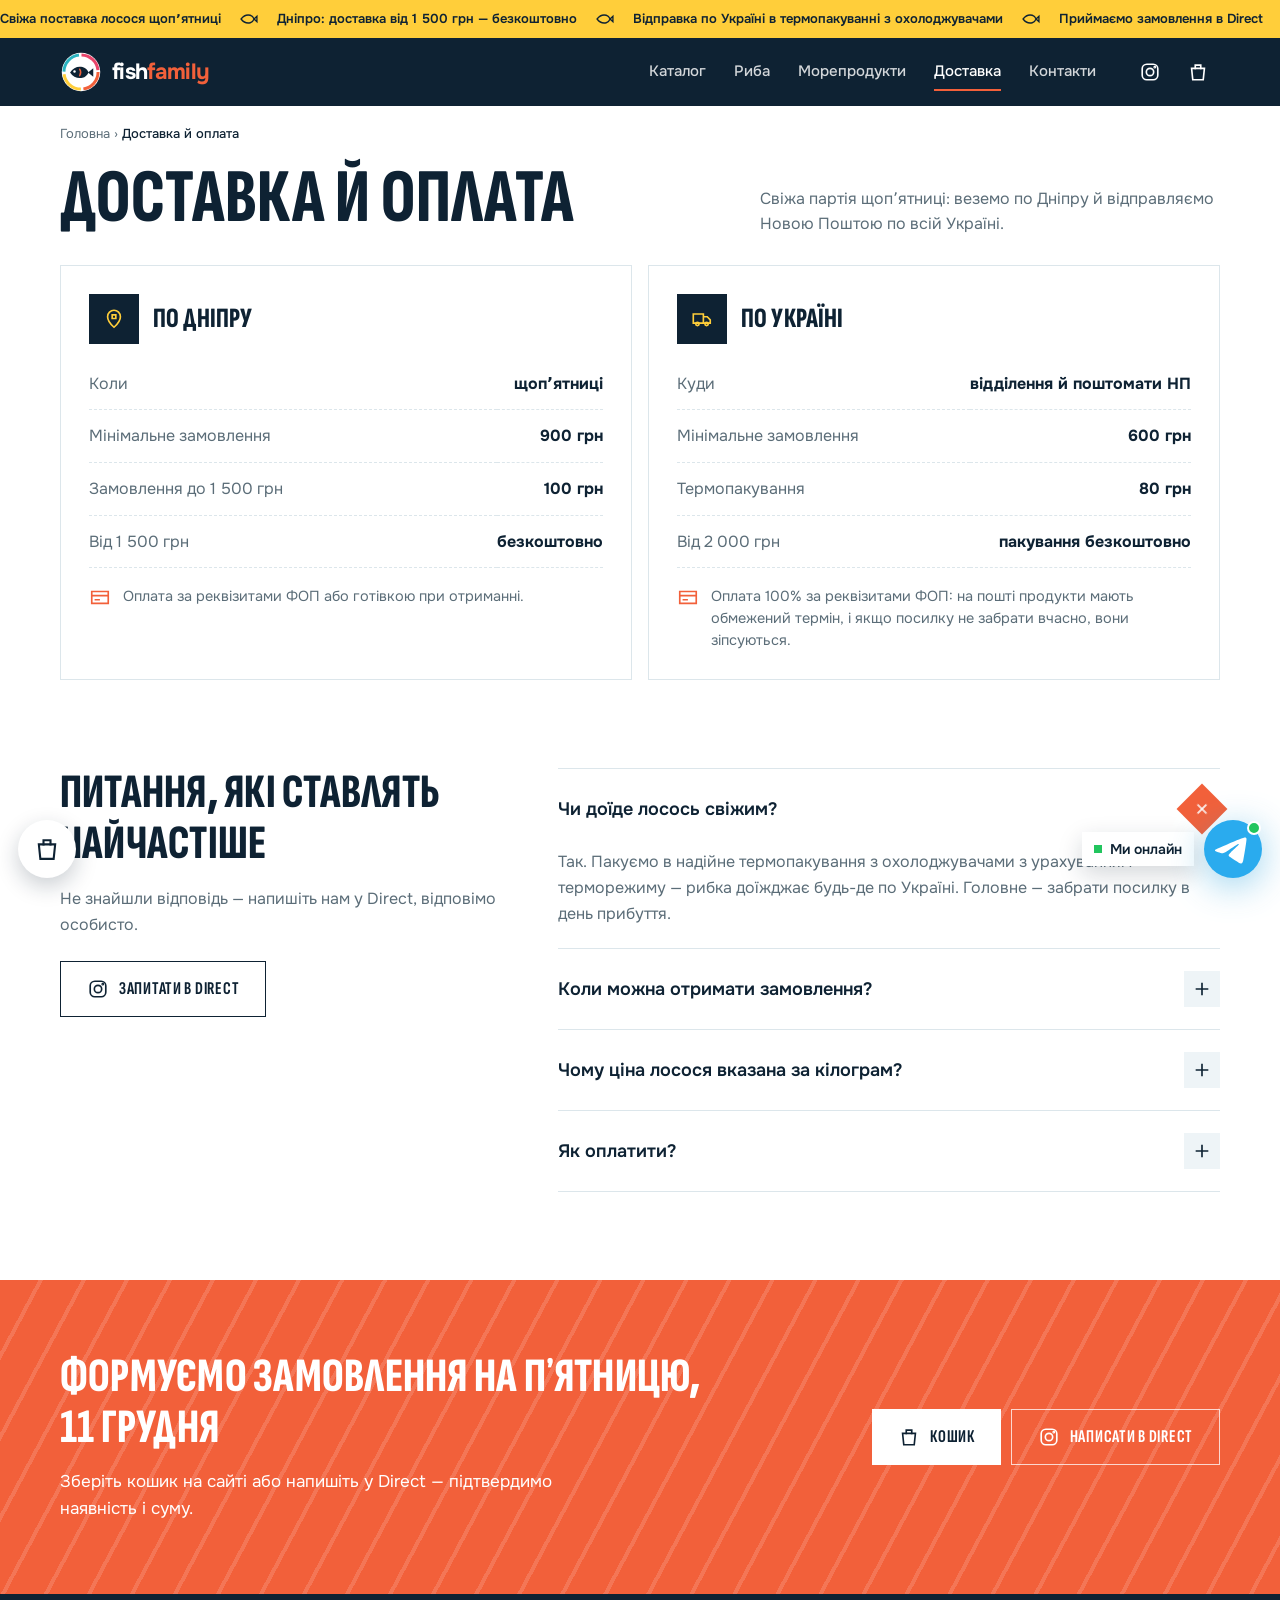
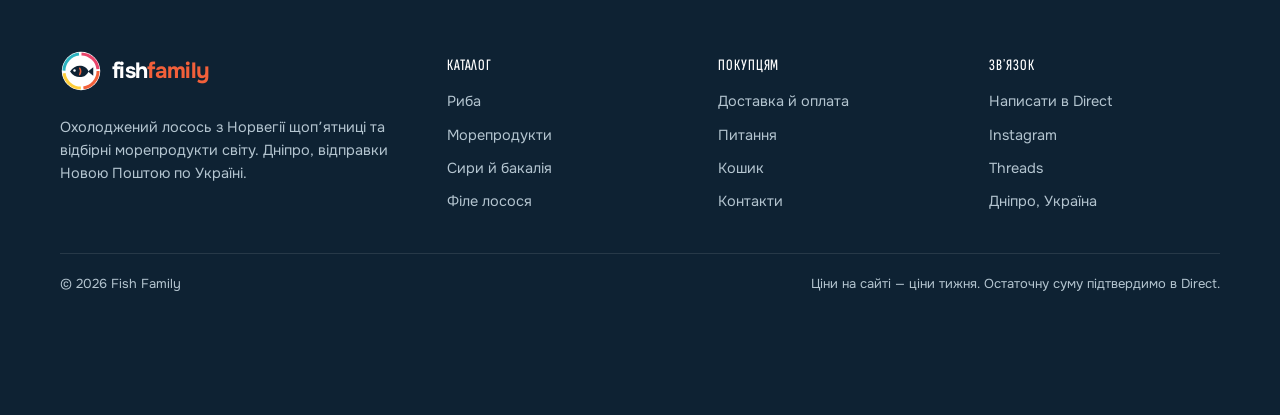
==== dostavka.html @ 6bb83431 "Сайт Fish Family: головна, каталог, товар, кошик, доставка, контакти - перший блок як на premiumkawi" ====
<!doctype html>
<html lang="uk">
<head>
<meta charset="utf-8">
<meta name="viewport" content="width=device-width, initial-scale=1, viewport-fit=cover">
<title>Доставка й оплата — Fish Family, Дніпро</title>
<meta name="description" content="Доставка по Дніпру щопʼятниці, від 1500 грн безкоштовно. Відправка Новою Поштою по Україні в термопакуванні.">
<meta name="theme-color" content="#0E2233">
<link rel="preconnect" href="https://fonts.googleapis.com">
<link rel="preconnect" href="https://fonts.gstatic.com" crossorigin>
<link href="https://fonts.googleapis.com/css2?family=Sofia+Sans+Extra+Condensed:wght@600;700;800;900&family=Onest:wght@400;500;600;700&display=swap" rel="stylesheet">
<link rel="stylesheet" href="style.css">
</head>
<body data-page="delivery">
<script src="sprite.js"></script>

<div class="ticker" aria-label="Умови магазину">
  <div class="ticker__track">
    <div class="ticker__group">
      <span>Свіжа поставка лосося щопʼятниці</span><svg class="i"><use href="#i-fish"/></svg>
      <span>Дніпро: доставка від 1 500 грн — безкоштовно</span><svg class="i"><use href="#i-fish"/></svg>
      <span>Відправка по Україні в термопакуванні з охолоджувачами</span><svg class="i"><use href="#i-fish"/></svg>
      <span>Приймаємо замовлення в Direct</span><svg class="i"><use href="#i-fish"/></svg>
    </div>
  </div>
</div>

<header class="hdr">
  <div class="wrap hdr__in">
    <button class="icon-btn" id="menuBtn" data-menu="open" aria-label="Меню" aria-expanded="false" aria-controls="nav"><svg class="i"><use href="#i-menu"/></svg></button>
    <a class="logo" href="index.html" aria-label="Fish Family — головна"><svg><use href="#i-logo"/></svg><span class="logo__txt">fish<b>family</b></span></a>
    <nav class="hdr__nav" aria-label="Розділи">
      <a href="katalog.html">Каталог</a>
      <a href="katalog.html?cat=ryba">Риба</a>
      <a href="katalog.html?cat=more">Морепродукти</a>
      <a href="dostavka.html" class="on" aria-current="page">Доставка</a>
      <a href="kontakty.html">Контакти</a>
    </nav>
    <div class="hdr__act">
      <a class="icon-btn ig-link" href="https://www.instagram.com/fishfamily.dp/" target="_blank" rel="noopener" aria-label="Instagram @fishfamily.dp"><svg class="i"><use href="#i-ig"/></svg></a>
      <a class="icon-btn" href="koshyk.html" aria-label="Кошик"><svg class="i"><use href="#i-cart"/></svg><span class="cart-count" data-cart-count hidden>0</span></a>
    </div>
  </div>
</header>

<div class="nav" id="nav" aria-hidden="true">
  <div class="nav__top">
    <a class="logo" href="index.html"><svg><use href="#i-logo"/></svg><span class="logo__txt">fish<b>family</b></span></a>
    <button class="icon-btn" data-menu="close" aria-label="Закрити меню"><svg class="i"><use href="#i-close"/></svg></button>
  </div>
  <div class="nav__links">
    <a href="index.html" data-menu="close">Головна <svg class="i"><use href="#i-arrow"/></svg></a>
    <a href="katalog.html" data-menu="close">Каталог <svg class="i"><use href="#i-arrow"/></svg></a>
    <a href="katalog.html?cat=ryba" data-menu="close">Риба <svg class="i"><use href="#i-arrow"/></svg></a>
    <a href="katalog.html?cat=more" data-menu="close">Морепродукти <svg class="i"><use href="#i-arrow"/></svg></a>
    <a href="katalog.html?cat=bakaliia" data-menu="close">Сири й бакалія <svg class="i"><use href="#i-arrow"/></svg></a>
    <a href="dostavka.html" data-menu="close">Доставка й оплата <svg class="i"><use href="#i-arrow"/></svg></a>
    <a href="kontakty.html" data-menu="close">Контакти <svg class="i"><use href="#i-arrow"/></svg></a>
    <a href="koshyk.html" data-menu="close">Кошик <svg class="i"><use href="#i-arrow"/></svg></a>
  </div>
  <div class="nav__foot">
    <p>Найближча поставка: <b data-friday>пʼятниця</b></p>
    <a class="btn btn--main btn--block" href="https://ig.me/m/fishfamily.dp" target="_blank" rel="noopener"><svg class="i"><use href="#i-ig"/></svg>Написати в Direct</a>
  </div>
</div>

<main id="top">
<div class="wrap crumbs"><a href="index.html">Головна</a> › <span>Доставка й оплата</span></div>

<section class="wrap">
  <div class="page-head">
    <h1>Доставка й оплата</h1>
    <p>Свіжа партія щопʼятниці: веземо по Дніпру й відправляємо Новою Поштою по всій Україні.</p>
  </div>
  <div class="deliv">
    <article class="dcard" id="dnipro">
      <div class="dcard__h"><span class="sq"><svg class="i"><use href="#i-pin"/></svg></span><h3>По Дніпру</h3></div>
      <dl>
        <dt>Коли</dt><dd>щопʼятниці</dd>
        <dt>Мінімальне замовлення</dt><dd>900 грн</dd>
        <dt>Замовлення до 1 500 грн</dt><dd>100 грн</dd>
        <dt>Від 1 500 грн</dt><dd>безкоштовно</dd>
      </dl>
      <p class="pay"><svg class="i"><use href="#i-card"/></svg>Оплата за реквізитами ФОП або готівкою при отриманні.</p>
    </article>
    <article class="dcard" id="ukraina">
      <div class="dcard__h"><span class="sq"><svg class="i"><use href="#i-truck"/></svg></span><h3>По Україні</h3></div>
      <dl>
        <dt>Куди</dt><dd>відділення й поштомати НП</dd>
        <dt>Мінімальне замовлення</dt><dd>600 грн</dd>
        <dt>Термопакування</dt><dd>80 грн</dd>
        <dt>Від 2 000 грн</dt><dd>пакування безкоштовно</dd>
      </dl>
      <p class="pay"><svg class="i"><use href="#i-card"/></svg>Оплата 100% за реквізитами ФОП: на пошті продукти мають обмежений термін, і якщо посилку не забрати вчасно, вони зіпсуються.</p>
    </article>
  </div>
</section>

<section class="sec" id="pytannia">
  <div class="wrap faqwrap">
    <div class="faqwrap__head">
      <h2>Питання, які ставлять найчастіше</h2>
      <p>Не знайшли відповідь — напишіть нам у Direct, відповімо особисто.</p>
      <a class="btn btn--ghost" href="https://ig.me/m/fishfamily.dp" target="_blank" rel="noopener"><svg class="i"><use href="#i-ig"/></svg>Запитати в Direct</a>
    </div>
    <div class="faq">
      <details open>
        <summary>Чи доїде лосось свіжим?<span class="pm"><svg class="i"><use href="#i-plus"/></svg></span></summary>
        <p>Так. Пакуємо в надійне термопакування з охолоджувачами з урахуванням терморежиму — рибка доїжджає будь-де по Україні. Головне — забрати посилку в день прибуття.</p>
      </details>
      <details>
        <summary>Коли можна отримати замовлення?<span class="pm"><svg class="i"><use href="#i-plus"/></svg></span></summary>
        <p>Свіжа партія приходить щопʼятниці. Замовлення формуємо заздалегідь — напишіть нам, і ми додамо вас до найближчої поставки.</p>
      </details>
      <details>
        <summary>Чому ціна лосося вказана за кілограм?<span class="pm"><svg class="i"><use href="#i-plus"/></svg></span></summary>
        <p>Філе продається цілим, а вага кожного трохи різна — від 1,5 до 2 кг. Ціна тижня оновлюється з кожною поставкою, остаточну суму називаємо після зважування.</p>
      </details>
      <details>
        <summary>Як оплатити?<span class="pm"><svg class="i"><use href="#i-plus"/></svg></span></summary>
        <p>По Дніпру — за реквізитами ФОП або готівкою при отриманні. По Україні — 100% передоплата за реквізитами ФОП.</p>
      </details>
    </div>
  </div>
</section>

<section class="cta">
  <div class="wrap cta__in">
    <div>
      <h2>Формуємо замовлення на пʼятницю, <span data-friday-date>18 вересня</span></h2>
      <p>Зберіть кошик на сайті або напишіть у Direct — підтвердимо наявність і суму.</p>
    </div>
    <div class="cta__btns">
      <a class="btn btn--light" href="koshyk.html"><svg class="i"><use href="#i-cart"/></svg>Кошик</a>
      <a class="btn btn--line" href="https://ig.me/m/fishfamily.dp" target="_blank" rel="noopener"><svg class="i"><use href="#i-ig"/></svg>Написати в Direct</a>
    </div>
  </div>
</section>
</main>

<footer class="foot">
  <div class="wrap">
    <div class="foot__grid">
      <div>
        <a class="logo" href="index.html"><svg><use href="#i-logo"/></svg><span class="logo__txt">fish<b>family</b></span></a>
        <p>Охолоджений лосось з Норвегії щопʼятниці та відбірні морепродукти світу. Дніпро, відправки Новою Поштою по Україні.</p>
      </div>
      <div>
        <h4>Каталог</h4>
        <ul>
          <li><a href="katalog.html?cat=ryba">Риба</a></li>
          <li><a href="katalog.html?cat=more">Морепродукти</a></li>
          <li><a href="katalog.html?cat=bakaliia">Сири й бакалія</a></li>
          <li><a href="tovar.html?id=losos">Філе лосося</a></li>
        </ul>
      </div>
      <div>
        <h4>Покупцям</h4>
        <ul>
          <li><a href="dostavka.html">Доставка й оплата</a></li>
          <li><a href="dostavka.html#pytannia">Питання</a></li>
          <li><a href="koshyk.html">Кошик</a></li>
          <li><a href="kontakty.html">Контакти</a></li>
        </ul>
      </div>
      <div>
        <h4>Звʼязок</h4>
        <ul>
          <li><a href="https://ig.me/m/fishfamily.dp" target="_blank" rel="noopener">Написати в Direct</a></li>
          <li><a href="https://www.instagram.com/fishfamily.dp/" target="_blank" rel="noopener">Instagram</a></li>
          <li><a href="https://www.threads.com/@fishfamily.dp" target="_blank" rel="noopener">Threads</a></li>
          <li>Дніпро, Україна</li>
        </ul>
      </div>
    </div>
    <div class="foot__bottom">
      <span>© 2026 Fish Family</span>
      <span>Ціни на сайті — ціни тижня. Остаточну суму підтвердимо в Direct.</span>
    </div>
  </div>
</footer>

<a class="cartf" href="koshyk.html" aria-label="Кошик"><svg class="i"><use href="#i-cart"/></svg><span class="cartf__count" data-cart-count hidden>0</span></a>
<a class="tg" id="tgFloat" href="https://t.me/" target="_blank" rel="noopener" aria-label="Написати в Telegram — ми онлайн">
  <span class="tg__label"><i></i>Ми онлайн</span>
  <span class="tg__icon"><svg viewBox="0 0 240 240" aria-hidden="true"><circle cx="120" cy="120" r="120" fill="#2AABEE"/><path fill="#fff" d="M54.4 118.7c35-15.2 58.3-25.3 70-30.2 33.3-13.9 40.3-16.3 44.8-16.4 1 0 3.2.2 4.7 1.4 1.2 1 1.5 2.3 1.7 3.3.2 1 .4 3.1.2 4.7-1.8 19-9.6 65.1-13.6 86.3-1.7 9-5 12-8.2 12.3-7 .6-12.3-4.6-19-9-10.6-6.9-16.5-11.2-26.8-18-11.9-7.8-4.2-12.1 2.6-19.1 1.8-1.8 32.5-29.8 33.1-32.3.1-.3.1-1.5-.6-2.1-.7-.6-1.7-.4-2.5-.2-1.1.2-17.9 11.4-50.6 33.5-4.8 3.3-9.1 4.9-13 4.8-4.3-.1-12.5-2.4-18.7-4.4-7.5-2.4-13.5-3.7-13-7.9.3-2.2 3.3-4.4 8.9-6.7z"/></svg></span>
</a>

<script src="data.js"></script>
<script src="app.js"></script>
</body>
</html>
---- style.css ----
:root {
  --ink: #0E2233;
  --ink2: #18364D;
  --salmon: #F2603A;
  --salmon-d: #D64A23;
  --salmon-l: #FFE9E1;
  --sun: #FFCE3A;
  --ice: #EEF4F7;
  --line: #DCE6EB;
  --text: #15232D;
  --muted: #5B6D78;
  --bg: #fff;
  --head: "Sofia Sans Extra Condensed", "Arial Narrow", Arial, sans-serif;
  --body: "Onest", system-ui, -apple-system, "Segoe UI", Roboto, sans-serif;
  --gold: #FFD97A;
  --stripes: repeating-linear-gradient(118deg, transparent 0 30px, rgba(255,255,255,.18) 30px 33px);
  color-scheme: light;
}

/* усі кути квадратні */
*, *::before, *::after { box-sizing: border-box; border-radius: 0; }
[hidden] { display: none !important; }
html { scroll-behavior: smooth; -webkit-text-size-adjust: 100%; }
html.lock, html.lock body { overflow: hidden; }
body {
  margin: 0;
  background: var(--bg);
  color: var(--text);
  font: 400 16px/1.6 var(--body);
  -webkit-font-smoothing: antialiased;
  overflow-x: hidden;
}
img { max-width: 100%; display: block; }
a { color: inherit; }
button { font: inherit; color: inherit; cursor: pointer; border: 0; background: none; padding: 0; }
button, input, textarea { border-radius: 0; -webkit-appearance: none; appearance: none; }
input, textarea { font: inherit; }
[id] { scroll-margin-top: 84px; }

.wrap { max-width: 1200px; margin-inline: auto; padding-inline: 20px; }

svg.i {
  width: 22px; height: 22px; flex: none;
  fill: none; stroke: currentColor; stroke-width: 1.8;
  stroke-linecap: square; stroke-linejoin: miter;
}

h1, h2, h3 {
  font-family: var(--head);
  font-weight: 800;
  text-transform: uppercase;
  letter-spacing: .005em;
  line-height: 1.06;
  color: var(--ink);
  margin: 0;
}
h2 { font-size: clamp(30px, 4.2vw, 48px); }

/* ---------- бігучий рядок ---------- */
.ticker { background: var(--sun); color: var(--ink); overflow: hidden; white-space: nowrap; }
.ticker__track { display: inline-flex; animation: tick 40s linear infinite; will-change: transform; }
.ticker__group { display: inline-flex; align-items: center; gap: 18px; padding: 9px 18px 9px 0; font: 600 13px/1.2 var(--body); }
.ticker__group svg.i { width: 20px; height: 20px; stroke-width: 1.6; }
@keyframes tick { to { transform: translateX(-50%); } }
@media (prefers-reduced-motion: reduce) { .ticker__track { animation: none; } }

/* ---------- шапка ---------- */
.hdr { position: sticky; top: 0; z-index: 40; background: var(--ink); color: #fff; }
.hdr__in { position: relative; height: 68px; display: flex; align-items: center; gap: 24px; }
.logo { display: inline-flex; align-items: center; gap: 10px; text-decoration: none; color: #fff; }
.logo svg { width: 42px; height: 42px; }
.logo__txt { font: 700 22px/1 var(--body); letter-spacing: -.03em; }
.logo__txt b { color: var(--salmon); font-weight: 700; }
.hdr__nav { display: flex; gap: 28px; margin-left: auto; }
.hdr__nav a { text-decoration: none; font-weight: 500; font-size: 15px; color: rgba(255,255,255,.82); padding-block: 6px; border-bottom: 2px solid transparent; transition: color .2s, border-color .2s; }
.hdr__nav a:hover { color: var(--sun); }
.hdr__nav a.on { color: #fff; border-color: var(--salmon); }
.hdr__act { display: flex; gap: 4px; margin-left: 8px; }
.icon-btn { width: 44px; height: 44px; display: grid; place-items: center; position: relative; color: #fff; transition: background .2s; }
.icon-btn:hover { background: rgba(255,255,255,.1); }
.cart-count {
  position: absolute; top: 4px; right: 2px;
  min-width: 18px; height: 18px; padding: 0 4px;
  background: var(--salmon); color: #fff; font: 700 11px/18px var(--body); text-align: center;
}
.cart-count.bump { animation: bump .45s ease; }
@keyframes bump { 40% { transform: scale(1.45); } }
#menuBtn { display: none; }

/* ---------- мобільне меню ---------- */
.nav {
  position: fixed; inset: 0; z-index: 60;
  background: var(--ink); color: #fff;
  display: flex; flex-direction: column;
  padding: 0 20px calc(24px + env(safe-area-inset-bottom));
  transform: translateY(-100%); visibility: hidden;
  transition: transform .35s ease, visibility 0s .35s;
  overflow-y: auto;
}
.nav.open { transform: none; visibility: visible; transition: transform .35s ease; }
.nav__top { height: 68px; flex: none; display: flex; align-items: center; justify-content: space-between; }
.nav__links { display: flex; flex-direction: column; margin-top: 8px; }
.nav__links a {
  display: flex; justify-content: space-between; align-items: center;
  font: 600 26px/1.1 var(--head); text-transform: uppercase; text-decoration: none;
  padding: 13px 0; border-bottom: 1px solid rgba(255,255,255,.12);
}
.nav__links a svg { color: var(--salmon); }
.nav__foot { margin-top: auto; padding-top: 24px; }
.nav__foot p { margin: 0 0 12px; color: rgba(255,255,255,.7); font-size: 15px; }
.nav__foot b { color: var(--sun); font-weight: 600; }

/* ---------- кнопки ---------- */
.btn {
  display: inline-flex; align-items: center; justify-content: center; gap: 10px;
  height: 56px; padding: 0 26px;
  font: 700 18px/1 var(--head); text-transform: uppercase; letter-spacing: .04em;
  text-decoration: none; white-space: nowrap;
  transition: background .2s, color .2s, border-color .2s, transform .1s;
}
.btn:active { transform: scale(.98); }
.btn--main { background: var(--salmon); color: #fff; }
.btn--main:hover { background: var(--salmon-d); }
.btn--ghost { background: #fff; color: var(--ink); border: 1.5px solid var(--ink); }
.btn--ghost:hover { background: var(--ink); color: #fff; }
.btn--dark { background: var(--ink); color: #fff; }
.btn--dark:hover { background: var(--ink2); }
.btn--light { background: #fff; color: var(--ink); }
.btn--light:hover { background: var(--sun); }
.btn--line { color: #fff; border: 1.5px solid rgba(255,255,255,.75); }
.btn--line:hover { background: rgba(255,255,255,.12); }
.btn--block { width: 100%; }
.more {
  display: inline-flex; align-items: center; gap: 8px;
  font-weight: 600; color: var(--ink); text-decoration: none;
  padding-bottom: 3px; border-bottom: 2px solid var(--salmon);
}
.more svg.i { width: 18px; height: 18px; color: var(--salmon); transition: transform .2s; }
.more:hover svg.i { transform: translateX(4px); }

/* ---------- заглушки фото ---------- */
.ph {
  margin: 0; position: relative; overflow: hidden;
  display: grid; place-items: center;
  background:
    repeating-linear-gradient(118deg, transparent 0 26px, rgba(255,255,255,.32) 26px 29px),
    linear-gradient(140deg, #FCD8C9, #F5AE95 55%, #EC8B6A);
}
.ph--sea {
  background:
    repeating-linear-gradient(118deg, transparent 0 26px, rgba(255,255,255,.45) 26px 29px),
    linear-gradient(140deg, #E4EEF3, #C9DCE5);
}
.ph img { position: absolute; inset: 0; width: 100%; height: 100%; object-fit: cover; }
.ph > span {
  position: relative; max-width: 80%; text-align: center;
  font-size: 13px; font-weight: 500; line-height: 1.35; color: var(--ink);
  background: rgba(255,255,255,.8); padding: 6px 10px;
}
.ph:has(img) > span { display: none; }

/* ---------- загальне для сторінок ---------- */
.crumbs { font-size: 13px; color: var(--muted); padding-block: 18px 16px; }
.crumbs a { text-decoration: none; }
.crumbs a:hover { color: var(--ink); }
.crumbs span { color: var(--ink); font-weight: 500; }
.page-head { display: flex; justify-content: space-between; align-items: flex-end; flex-wrap: wrap; gap: 12px 40px; padding-bottom: 28px; }
.page-head h1 { font-size: clamp(40px, 6vw, 76px); line-height: 1; }
.page-head p { margin: 0; max-width: 460px; color: var(--muted); }

.sec { padding-block: 88px; }
.sec--ice { background: var(--ice); }
.sec--ink { background: var(--ink); color: #C9D8E1; }
.sec--ink h2, .sec--ink h3 { color: #fff; }
.sec__head { display: flex; justify-content: space-between; align-items: flex-end; gap: 16px 40px; flex-wrap: wrap; margin-bottom: 36px; }
.sec__head h2 { max-width: 640px; }
.sec__head p { max-width: 440px; margin: 0; color: var(--muted); }
.sec--ink .sec__head p { color: #A9BDC9; }
.sq { width: 42px; height: 42px; flex: none; background: var(--salmon); color: #fff; display: grid; place-items: center; }

/* ---------- головна: перший екран ---------- */
.hero { position: relative; overflow: hidden; color: #fff; background: #093150; }
.hero__photo {
  position: absolute; top: 0; right: 0; width: 66%; height: 100%;
  object-fit: cover; object-position: center;
  -webkit-mask-image: linear-gradient(90deg, transparent 0%, rgba(0,0,0,.3) 28%, #000 62%);
  mask-image: linear-gradient(90deg, transparent 0%, rgba(0,0,0,.3) 28%, #000 62%);
}
.hero__water { display: none; }
.hero__in { position: relative; z-index: 1; min-height: clamp(520px, 72svh, 720px); padding-block: 80px 88px; display: flex; flex-direction: column; justify-content: center; align-items: flex-start; }
.hero h1 { max-width: 700px; text-wrap: balance; color: #fff; font-weight: 800; font-size: clamp(48px, 5.8vw, 86px); line-height: .93; letter-spacing: 0; text-shadow: 0 2px 24px rgba(9,49,80,.55); }
.hero h1 em { font-style: normal; color: var(--gold); }
.hero__box { max-width: 560px; margin-top: 28px; padding: 18px 22px; background: rgba(0,0,0,.2); border: 1px solid rgba(160,200,235,.25); }
.hero__box p { margin: 0; font-size: 17px; line-height: 1.5; color: #E4ECF5; }
.hero__box b { font-weight: 600; color: var(--gold); white-space: nowrap; }
.hero__snow { width: 22px; height: 22px; vertical-align: -4px; margin-left: 2px; color: #9ADAFF; }
.hero__btn {
  display: inline-flex; align-items: center; gap: 24px; height: 66px; margin-top: 34px; padding-left: 30px;
  background: var(--gold); color: #17213F; text-decoration: none;
  font: 600 19px/1 var(--body); text-transform: uppercase; letter-spacing: .03em;
  transition: background .2s, transform .15s;
}
.hero__btn span { width: 66px; height: 66px; display: grid; place-items: center; background: #E2AE3E; color: #fff; }
.hero__btn span svg.i { width: 26px; height: 26px; }
.hero__btn:hover { background: #FFE6A6; transform: translateY(-2px); }

/* ---------- головна: тиждень поставки ---------- */
.week { background: var(--ink); color: #C9D8E1; padding-block: 72px; }
.week__in { display: grid; grid-template-columns: .9fr 1.1fr; gap: 48px; align-items: center; }
.week h2 { color: #fff; }
.week p { margin: 16px 0 0; }
.days { list-style: none; margin: 0; padding: 0; display: grid; grid-template-columns: repeat(7, 1fr); gap: 6px; }
.day { min-height: 124px; padding: 14px 4px; display: flex; flex-direction: column; align-items: center; justify-content: space-between; text-align: center; border: 1px solid rgba(255,255,255,.16); }
.day b { font-weight: 500; font-size: 14px; color: rgba(255,255,255,.7); }
.day span { font: 600 34px/1 var(--head); color: #fff; }
.day em { min-height: 2.5em; font-style: normal; font-size: 11.5px; line-height: 1.25; color: rgba(255,255,255,.55); }
.day.is-past { opacity: .4; }
.day.is-today { border-color: var(--sun); }
.day.is-today em { color: var(--sun); }
.day.is-fri { background: var(--salmon); border-color: var(--salmon); }
.day.is-fri b, .day.is-fri em { color: #fff; }
.week .days__legend { margin: 14px 0 0; font-weight: 600; color: var(--sun); }

/* ---------- головна: категорії ---------- */
.cats { display: grid; grid-template-columns: repeat(3, 1fr); gap: 14px; }
.cat { min-height: 220px; padding: 26px; display: flex; flex-direction: column; justify-content: space-between; border: 2px solid var(--ink); color: var(--ink); text-decoration: none; transition: background .2s, color .2s; }
.cat b { font: 600 clamp(32px, 3.6vw, 48px)/1 var(--head); text-transform: uppercase; }
.cat span { display: flex; justify-content: space-between; align-items: center; font-size: 15px; color: var(--muted); }
.cat em { font-style: normal; }
.cat:hover { background: var(--ink); color: #fff; }
.cat:hover span { color: rgba(255,255,255,.75); }
.cat--fish { background: var(--stripes), var(--salmon); border-color: var(--salmon); color: #fff; }
.cat--fish span { color: #fff; }
.cat--fish:hover { background: var(--stripes), var(--salmon-d); border-color: var(--salmon-d); }

.dteaser { display: flex; align-items: flex-start; gap: 18px; padding: 26px; border: 1px solid var(--line); background: #fff; text-decoration: none; transition: border-color .2s; }
.dteaser:hover { border-color: var(--ink); }
.dteaser .sq { width: 50px; height: 50px; background: var(--ink); color: var(--sun); }
.dteaser h3 { font-size: 26px; margin-bottom: 6px; }
.dteaser p { margin: 0; color: var(--muted); }

/* ---------- картки товарів ---------- */
.grid { display: grid; grid-template-columns: repeat(auto-fill, minmax(230px, 1fr)); gap: 14px; }
.card { display: flex; flex-direction: column; background: #fff; border: 1px solid var(--line); padding: 10px 10px 14px; transition: border-color .2s; }
.card:hover { border-color: var(--ink); }
.card__link { display: block; color: inherit; text-decoration: none; }
.card .ph { aspect-ratio: 1 / 1; }
.card__tag { position: absolute; top: 10px; left: 10px; font-style: normal; font-size: 12px; font-weight: 600; background: var(--ink); color: #fff; padding: 5px 9px; }
.card h3 { font-size: 20px; margin: 14px 6px 6px; }
.card__link:hover h3 { color: var(--salmon-d); }
.card p { flex: 1; margin: 0 6px; font-size: 13.5px; line-height: 1.45; color: var(--muted); }
.card__price { margin: 14px 6px 12px; font: 600 26px/1 var(--head); color: var(--ink); }
.card__price small { font: 500 14px var(--body); color: var(--muted); }
.card__foot { margin: 0 6px; }
.card__foot .step { width: 100%; justify-content: space-between; height: 44px; }
.add {
  width: 100%; height: 44px; background: var(--salmon); color: #fff;
  display: inline-flex; align-items: center; justify-content: center; gap: 8px;
  font-weight: 600; font-size: 15px; transition: background .2s;
}
.add:hover { background: var(--salmon-d); }
.add svg.i { width: 19px; height: 19px; }

/* ---------- каталог ---------- */
.catalog { padding-bottom: 88px; }
.chips { display: flex; gap: 8px; flex-wrap: wrap; margin-bottom: 24px; }
.chip, .pill {
  height: 44px; padding: 0 18px;
  display: inline-flex; align-items: center; justify-content: center; gap: 8px;
  border: 1.5px solid var(--line); background: #fff;
  font-weight: 600; font-size: 15px; color: var(--ink); transition: .2s;
}
.chip small { font-weight: 500; color: var(--muted); }
.chip:hover, .pill:hover { border-color: var(--ink); }
.chip.on, .pill.on { background: var(--ink); border-color: var(--ink); color: #fff; }
.chip.on small { color: rgba(255,255,255,.6); }
.pills { display: flex; gap: 8px; flex-wrap: wrap; }
.catalog__note { margin: 28px 0 0; color: var(--muted); }
.catalog__note a { color: var(--ink); font-weight: 600; }

/* ---------- товар ---------- */
.prod { display: grid; grid-template-columns: minmax(0, 1.05fr) minmax(0, 1fr); gap: 56px; align-items: start; padding-bottom: 80px; }
.gal { position: sticky; top: 88px; }
.gal__main { position: relative; overflow: hidden; }
.gal__track { display: flex; overflow-x: auto; scroll-snap-type: x mandatory; scrollbar-width: none; }
.gal__track::-webkit-scrollbar { display: none; }
.gal__track .ph { flex: 0 0 100%; aspect-ratio: 1 / 1; scroll-snap-align: start; }
.gal__tag { position: absolute; z-index: 2; top: 16px; left: 16px; background: var(--sun); color: var(--ink); font: 600 13px/1 var(--body); padding: 9px 12px; }
.gal__thumbs { display: grid; grid-template-columns: repeat(4, 1fr); gap: 10px; margin-top: 10px; }
.gal__thumbs button { aspect-ratio: 1 / 1; overflow: hidden; border: 2px solid transparent; transition: border-color .2s; }
.gal__thumbs button.on { border-color: var(--ink); }
.gal__thumbs .ph { width: 100%; height: 100%; }
.gal__dots { display: none; position: absolute; left: 0; right: 0; bottom: 14px; justify-content: center; gap: 6px; }
.gal__dots button { width: 10px; height: 4px; background: rgba(255,255,255,.65); transition: width .25s, background .25s; }
.gal__dots button.on { width: 26px; background: #fff; }

.info h1 { font-size: clamp(32px, 4.2vw, 50px); }
.fresh { display: flex; align-items: center; gap: 9px; margin: 14px 0 0; font-size: 14.5px; color: var(--muted); }
.fresh i { width: 8px; height: 8px; background: #22A865; box-shadow: 0 0 0 4px rgba(34,168,101,.18); }
.fresh b { color: var(--ink); font-weight: 600; }
.price { display: flex; align-items: baseline; flex-wrap: wrap; gap: 4px 10px; margin: 22px 0 0; }
.price__num { font: 600 56px/1 var(--head); color: var(--ink); }
.price__unit { font-weight: 600; font-size: 18px; color: var(--ink); }
.price__tag { align-self: center; background: var(--salmon-l); color: var(--salmon-d); font-size: 13px; font-weight: 600; padding: 6px 10px; }
.lead { margin: 16px 0 22px; font-size: 16.5px; }
.specs { display: grid; grid-template-columns: auto 1fr; margin: 0 0 24px; border-top: 1px solid var(--line); }
.specs dt, .specs dd { margin: 0; padding: 11px 0; border-bottom: 1px solid var(--line); font-size: 15px; }
.specs dt { color: var(--muted); padding-right: 24px; }
.specs dd { font-weight: 600; color: var(--ink); text-align: right; }

.lbl { display: block; font-size: 14px; font-weight: 600; color: var(--ink); margin-bottom: 10px; }
.buy { background: var(--ice); padding: 20px; }
.buy__row { display: flex; align-items: center; gap: 18px; flex-wrap: wrap; }
.step { display: inline-flex; align-items: center; background: #fff; border: 1px solid var(--line); height: 52px; }
.step button { width: 48px; height: 100%; display: grid; place-items: center; color: var(--salmon-d); }
.step button:hover { background: var(--salmon-l); }
.step output { min-width: 30px; text-align: center; font-weight: 700; font-size: 17px; color: var(--ink); white-space: nowrap; }
.step--sm { height: 40px; }
.step--sm button { width: 38px; }
.step--sm output { font-size: 14.5px; min-width: 50px; }
.est { font-size: 14px; color: var(--muted); line-height: 1.3; }
.est b { display: block; font: 600 28px/1.1 var(--head); color: var(--ink); }
.buy__btns { display: grid; gap: 10px; margin-top: 18px; }
.buy__note { margin: 12px 0 0; font-size: 13px; color: var(--muted); line-height: 1.45; }
.perks { display: grid; grid-template-columns: repeat(3, 1fr); gap: 12px; margin-top: 16px; padding-top: 16px; border-top: 1px solid var(--line); }
.perk { display: flex; align-items: center; gap: 10px; font-size: 13.5px; font-weight: 500; line-height: 1.3; color: var(--ink); }
.perk svg.i { color: var(--salmon); }
.ship { margin-top: 16px; border: 1px solid var(--line); padding: 18px 20px; }
.ship ul { list-style: none; padding: 0; margin: 14px 0 0; display: grid; gap: 10px; }
.ship li { display: flex; gap: 12px; font-size: 15px; line-height: 1.45; }
.ship li svg.i { color: var(--salmon); }

.quality { display: grid; grid-template-columns: 1fr 1fr; gap: 56px; align-items: center; }
.quality__txt p { margin: 18px 0 0; font-size: 17px; }
.checks { list-style: none; margin: 0; padding: 0; display: grid; gap: 10px; }
.checks li { display: flex; align-items: center; gap: 16px; background: #fff; padding: 14px 18px; }
.checks b { display: block; font-weight: 600; color: var(--ink); line-height: 1.3; }
.checks div span { font-size: 14px; color: var(--muted); }

.ideas { display: grid; grid-template-columns: repeat(3, 1fr); gap: 14px; }
.idea { aspect-ratio: 4 / 3; display: flex; flex-direction: column; justify-content: space-between; padding: 24px; border: 1.5px solid var(--line); text-decoration: none; transition: border-color .2s, background .2s; }
.idea:hover { border-color: var(--salmon); background: var(--salmon-l); }
.idea h3 { font-size: 30px; }
.idea p { margin: 0; color: var(--muted); font-size: 15px; line-height: 1.45; }
.idea--hot { border-color: var(--salmon); color: #fff; background: var(--stripes), var(--salmon); }
.idea--hot:hover { background: var(--stripes), var(--salmon-d); }
.idea--hot h3, .idea--hot p { color: #fff; }

.recipe { display: grid; grid-template-columns: 330px 1fr; gap: 24px; align-items: start; }
.ingr { background: var(--ink2); padding: 24px; }
.ingr h3 { font-size: 24px; margin-bottom: 8px; }
.ingr ul { list-style: none; padding: 0; margin: 0 0 20px; }
.ingr li { display: flex; justify-content: space-between; gap: 12px; padding: 11px 0; border-bottom: 1px solid rgba(255,255,255,.1); }
.ingr li b { color: var(--sun); font-weight: 600; white-space: nowrap; }
.steps { list-style: none; counter-reset: s; padding: 0; margin: 0; display: grid; grid-template-columns: 1fr 1fr; gap: 14px; }
.steps li { counter-increment: s; border: 1px solid rgba(255,255,255,.14); padding: 24px; }
.steps li::before { content: counter(s); display: block; font: 600 46px/1 var(--head); color: var(--salmon); margin-bottom: 14px; }
.steps h3 { font-size: 22px; margin-bottom: 8px; }
.steps p { margin: 0; font-size: 15px; line-height: 1.55; }

/* ---------- доставка ---------- */
.deliv { display: grid; grid-template-columns: 1fr 1fr; gap: 16px; }
.dcard { background: #fff; border: 1px solid var(--line); padding: 28px; }
.dcard__h { display: flex; align-items: center; gap: 14px; margin-bottom: 14px; }
.dcard__h .sq { width: 50px; height: 50px; background: var(--ink); color: var(--sun); }
.dcard h3 { font-size: 28px; }
.dcard dl { margin: 0; display: grid; grid-template-columns: 1fr auto; }
.dcard dt, .dcard dd { margin: 0; padding: 13px 0; border-bottom: 1px dashed var(--line); }
.dcard dt { color: var(--muted); padding-right: 16px; }
.dcard dd { font-weight: 700; color: var(--ink); text-align: right; }
.pay { display: flex; gap: 12px; margin: 18px 0 0; font-size: 14.5px; line-height: 1.5; color: var(--muted); }
.pay svg.i { color: var(--salmon); }

.faqwrap { display: grid; grid-template-columns: .8fr 1.2fr; gap: 56px; align-items: start; }
.faqwrap__head { position: sticky; top: 100px; }
.faqwrap__head p { margin: 16px 0 24px; color: var(--muted); }
.faq details { border-bottom: 1px solid var(--line); }
.faq details:first-child { border-top: 1px solid var(--line); }
.faq summary { list-style: none; cursor: pointer; display: flex; justify-content: space-between; align-items: center; gap: 20px; padding: 22px 0; font-weight: 600; font-size: 18px; line-height: 1.35; color: var(--ink); }
.faq summary::-webkit-details-marker { display: none; }
.pm { width: 36px; height: 36px; flex: none; background: var(--ice); display: grid; place-items: center; transition: transform .25s, background .25s, color .25s; }
.faq details[open] .pm { transform: rotate(45deg); background: var(--salmon); color: #fff; }
.faq details p { margin: 0 0 22px; color: var(--muted); max-width: 680px; }

/* ---------- відгуки ---------- */
.revs { display: grid; grid-template-columns: repeat(3, 1fr); gap: 14px; }
.revs .ph { aspect-ratio: 3 / 4; }
.revs__more { margin-top: 24px; }

/* ---------- контакти ---------- */
.contacts-page { padding-bottom: 88px; }
.contacts { display: grid; grid-template-columns: 1.15fr 1fr 1fr; gap: 14px; }
.ccard { display: flex; flex-direction: column; gap: 6px; padding: 26px; border: 1px solid var(--line); color: inherit; text-decoration: none; transition: border-color .2s; }
a.ccard:hover { border-color: var(--ink); }
.ccard small { font-size: 13px; font-weight: 600; color: var(--salmon-d); }
.ccard b { font: 600 28px/1.1 var(--head); text-transform: uppercase; color: var(--ink); }
.ccard > span { color: var(--muted); font-size: 15px; }
.ccard em { font-style: normal; font-weight: 600; color: var(--ink); }
.ccard--main { grid-row: span 2; justify-content: space-between; gap: 28px; background: var(--stripes), var(--ink); border-color: var(--ink); color: #C9D8E1; }
.ccard--main h2 { color: #fff; }
.ccard--main p { margin: 14px 0 0; }
.ccard__btns { display: grid; gap: 10px; }

/* ---------- кошик ---------- */
.cartpage { padding-bottom: 88px; }
.cart__empty { padding: 56px 0 24px; }
.cart__empty p { margin: 0 0 18px; font-size: 18px; color: var(--muted); }
.cartgrid { display: grid; grid-template-columns: minmax(0, 1fr) 380px; gap: 40px; align-items: start; }
.h3 { font-size: 22px; margin: 34px 0 14px; }
.cartside .h3 { margin-top: 0; }
.cartside { position: sticky; top: 92px; border: 1px solid var(--line); padding: 22px; }
.citems { list-style: none; padding: 0; margin: 0; border-top: 1px solid var(--line); }
.citem { display: grid; grid-template-columns: minmax(0, 1fr) auto 120px 36px; grid-template-areas: "info step sum x"; gap: 10px 18px; align-items: center; padding: 16px 0; border-bottom: 1px solid var(--line); }
.citem__info { grid-area: info; text-decoration: none; }
.citem__info b { display: block; color: var(--ink); font-weight: 600; line-height: 1.3; }
.citem__info:hover b { color: var(--salmon-d); }
.citem__info small { display: block; color: var(--muted); font-size: 13px; }
.citem > .step { grid-area: step; }
.citem__sum { grid-area: sum; font-weight: 700; color: var(--ink); text-align: right; white-space: nowrap; }
.citem__x { grid-area: x; width: 36px; height: 36px; display: grid; place-items: center; color: var(--muted); }
.citem__x:hover { background: var(--ice); color: var(--ink); }
.citem__x svg.i { width: 18px; height: 18px; }
.fields { display: grid; grid-template-columns: 1fr 1fr; gap: 0 14px; }
.field { display: grid; gap: 6px; margin-top: 12px; }
.field--wide { grid-column: 1 / -1; }
.field span, .field > label { font-size: 13px; font-weight: 600; color: var(--ink); }
.field input, .field textarea { width: 100%; min-height: 50px; padding: 12px 14px; border: 1.5px solid var(--line); background: #fff; color: var(--text); font-size: 16px; line-height: 1.4; outline: none; transition: border-color .2s; }
.field textarea { resize: vertical; }
.field input:focus, .field textarea:focus { border-color: var(--ink); }
.field.err input { border-color: var(--salmon); background: var(--salmon-l); }
.sum { background: var(--ice); padding: 14px 16px; display: grid; gap: 6px; font-size: 14.5px; }
.sum > div { display: flex; justify-content: space-between; gap: 12px; }
.sum .total { margin-top: 4px; padding-top: 10px; border-top: 1px solid var(--line); font-weight: 700; font-size: 18px; color: var(--ink); }
.sum small { color: var(--muted); font-size: 12.5px; line-height: 1.4; }
.warn { margin: 10px 0 0; padding: 10px 12px; font-size: 13.5px; line-height: 1.45; background: #FFF4CC; color: #6B5300; }
.warn.is-min { background: var(--salmon-l); color: var(--salmon-d); }
.cartside .btn { margin-top: 14px; }
.cart__hint { margin: 10px 0 0; font-size: 12.5px; line-height: 1.4; text-align: center; color: var(--muted); }
.order { margin-top: 18px; padding: 14px; border: 1.5px dashed var(--line); }
.order p { margin: 0 0 8px; font-size: 13px; color: var(--muted); }
.order textarea { width: 100%; border: 0; background: var(--ice); padding: 10px 12px; font-size: 13.5px; line-height: 1.45; resize: vertical; margin-bottom: 4px; }

/* ---------- заклик унизу ---------- */
.cta { color: #fff; background: repeating-linear-gradient(118deg, transparent 0 34px, rgba(255,255,255,.14) 34px 38px), var(--salmon); }
.cta__in { padding-block: 72px; display: flex; justify-content: space-between; align-items: center; gap: 28px 40px; flex-wrap: wrap; }
.cta h2 { color: #fff; max-width: 680px; }
.cta h2 span { white-space: nowrap; }
.cta p { margin: 14px 0 0; font-size: 17px; max-width: 520px; }
.cta__btns { display: flex; gap: 10px; flex-wrap: wrap; }

/* ---------- підвал ---------- */
.foot { background: var(--ink); color: #B4C5D0; padding-block: 56px 120px; font-size: 14.5px; }
.foot__grid { display: grid; grid-template-columns: 1.5fr 1fr 1fr 1fr; gap: 40px; }
.foot__grid p { margin: 16px 0 0; max-width: 360px; }
.foot h4 { font: 500 16px/1 var(--head); text-transform: uppercase; letter-spacing: .06em; color: #fff; margin: 8px 0 16px; }
.foot ul { list-style: none; padding: 0; margin: 0; display: grid; gap: 10px; }
.foot ul a { text-decoration: none; }
.foot ul a:hover { color: var(--sun); }
.foot__bottom { display: flex; justify-content: space-between; gap: 8px 24px; flex-wrap: wrap; margin-top: 40px; padding-top: 20px; border-top: 1px solid rgba(255,255,255,.1); font-size: 13px; }

/* ---------- липка панель товару ---------- */
.bar { position: fixed; left: 0; right: 0; bottom: 0; z-index: 35; background: #fff; box-shadow: 0 -10px 30px rgba(14,34,51,.12); padding: 10px 0 calc(10px + env(safe-area-inset-bottom)); transform: translateY(110%); transition: transform .3s ease; }
.bar.show { transform: none; }
.bar__in { display: flex; align-items: center; gap: 14px; }
.bar__name { margin-right: auto; font-weight: 600; color: var(--ink); line-height: 1.25; }
.bar__name small { display: block; font-weight: 500; font-size: 13.5px; color: var(--muted); }
.bar .step { height: 48px; }
.bar .btn { height: 50px; }

.toast {
  position: fixed; z-index: 80; left: 50%; bottom: 96px;
  transform: translate(-50%, 16px); opacity: 0; pointer-events: none;
  display: flex; align-items: center; gap: 12px; max-width: calc(100% - 32px);
  background: var(--ink); color: #fff; padding: 13px 18px; text-decoration: none;
  font-weight: 500; font-size: 14.5px; line-height: 1.35;
  box-shadow: 0 12px 30px rgba(14,34,51,.25); transition: opacity .3s, transform .3s;
}
.toast.show { opacity: 1; transform: translate(-50%, 0); }
.toast.show.is-link { pointer-events: auto; }
.toast u { color: var(--sun); text-decoration: none; font-weight: 600; white-space: nowrap; }

/* ---------- підзаголовки й темна вітрина ---------- */
.eyebrow { display: block; margin-bottom: 10px; font: 600 16px/1.3 var(--body); color: var(--salmon-d); }
.sec--navy { background: var(--ink); }
.sec--navy h2 { color: #fff; }
.sec--navy .eyebrow, .week .eyebrow { color: var(--gold); }
.sec--navy .card { border-color: transparent; }
.btn--gold { background: var(--gold); color: #17213F; }
.btn--gold:hover { background: #FFE6A6; }
.perks4 { display: grid; grid-template-columns: repeat(4, 1fr); gap: 14px; }
.perk4 { background: #fff; padding: 26px 22px; }
.perk4 .sq { width: 50px; height: 50px; margin-bottom: 18px; }
.perk4 h3 { font-size: 26px; margin-bottom: 8px; }
.perk4 p { margin: 0; color: var(--muted); font-size: 15px; line-height: 1.5; }

/* ---------- Telegram «ми онлайн» ---------- */
.tg { position: fixed; z-index: 45; right: 18px; bottom: 22px; display: flex; align-items: center; gap: 10px; text-decoration: none; transition: bottom .3s ease; animation: tgFloat 3.2s ease-in-out infinite; }
.tg__label { display: inline-flex; align-items: center; gap: 8px; padding: 10px 12px; background: #fff; color: var(--ink); font: 600 14px/1 var(--body); box-shadow: 0 8px 24px rgba(14,34,51,.18); }
.tg__label i { width: 8px; height: 8px; background: #22C55E; animation: tgPulse 1.8s infinite; }
.tg__icon { position: relative; display: block; width: 58px; height: 58px; filter: drop-shadow(0 8px 18px rgba(34,158,217,.45)); }
.tg__icon svg { display: block; width: 100%; height: 100%; }
.tg__icon::after { content: ""; position: absolute; top: 1px; right: 1px; width: 14px; height: 14px; border-radius: 50%; background: #22C55E; border: 2.5px solid #fff; }
@keyframes tgFloat { 50% { transform: translateY(-6px); } }
@keyframes tgPulse { 0% { box-shadow: 0 0 0 0 rgba(34,197,94,.6); } 70%, 100% { box-shadow: 0 0 0 7px rgba(34,197,94,0); } }
body.bar-on .tg { bottom: 92px; }
@media (prefers-reduced-motion: reduce) { .tg, .tg__label i { animation: none; } }

/* ---------- плаваючий кошик ---------- */
.cartf {
  position: fixed; z-index: 45; left: 18px; bottom: 22px;
  width: 58px; height: 58px; display: grid; place-items: center;
  border-radius: 50%; background: #fff; color: var(--ink); text-decoration: none;
  box-shadow: 0 8px 22px rgba(14,34,51,.22);
  transition: bottom .3s ease, color .2s;
  animation: tgFloat 3.2s ease-in-out -1.6s infinite;
}
.cartf svg.i { width: 28px; height: 28px; }
.cartf:hover { color: var(--salmon-d); }
.cartf__count {
  position: absolute; top: -4px; right: -4px; min-width: 24px; height: 24px; padding: 0 6px;
  border-radius: 12px; border: 2px solid #fff; background: var(--salmon); color: #fff;
  font: 700 12px/20px var(--body); text-align: center;
}
.cartf__count.bump { animation: bump .45s ease; }
body[data-page="cart"] .cartf { display: none; }
body.bar-on .cartf { bottom: 92px; }
@media (prefers-reduced-motion: reduce) { .cartf { animation: none; } }

/* ---------- оформлення замовлення ---------- */
.hp { position: absolute; left: -9999px; width: 1px; height: 1px; opacity: 0; }
.done { max-width: 640px; padding: 32px 0 24px; }
.done__ico { width: 64px; height: 64px; display: grid; place-items: center; margin-bottom: 20px; background: #22A865; color: #fff; }
.done__ico svg.i { width: 34px; height: 34px; stroke-width: 2.2; }
.done h2 { font-size: clamp(30px, 4vw, 44px); }
.done p { margin: 14px 0 24px; color: var(--muted); font-size: 17px; }
.btn:disabled { opacity: .7; cursor: progress; }
.order .btn { margin-top: 8px; }

/* ---------- Нова Пошта: підказки ---------- */
.field--ac { position: relative; }
.field input:disabled { background: var(--ice); color: var(--muted); cursor: not-allowed; }
.ac {
  position: absolute; z-index: 20; left: 0; right: 0; top: 100%;
  max-height: 290px; overflow-y: auto; margin: 4px 0 0; padding: 0; list-style: none;
  background: #fff; border: 1.5px solid var(--ink); box-shadow: 0 14px 30px rgba(14,34,51,.16);
  overscroll-behavior: contain;
}
.ac__item { padding: 10px 14px; border-bottom: 1px solid var(--line); line-height: 1.35; cursor: pointer; }
.ac__item:last-child { border-bottom: 0; }
.ac__item b { display: block; font-weight: 600; font-size: 15px; color: var(--ink); }
.ac__item small { display: block; margin-top: 2px; font-size: 12.5px; color: var(--muted); }
.ac__item:hover, .ac__item.on { background: var(--ice); }
.ac__msg { padding: 12px 14px; font-size: 14px; color: var(--muted); }

/* ---------- адаптив ---------- */
@media (max-width: 960px) {
  .hdr__nav { display: none; }
  #menuBtn { display: grid; margin-left: -10px; }
  .hdr__in { justify-content: space-between; gap: 8px; }
  .hdr__in > .logo { position: absolute; left: 50%; transform: translateX(-50%); }
  .hdr__act { margin: 0 -10px 0 0; }

  .week__in { grid-template-columns: 1fr; gap: 28px; }
  .prod { grid-template-columns: 1fr; gap: 28px; padding-bottom: 64px; }
  .gal { position: static; }
  .quality, .recipe, .deliv, .faqwrap, .cartgrid { grid-template-columns: 1fr; gap: 28px; }
  .faqwrap__head, .cartside { position: static; }
  .ideas { grid-template-columns: repeat(2, 1fr); }
  .perks4 { grid-template-columns: repeat(2, 1fr); }
  .contacts { grid-template-columns: 1fr 1fr; }
  .ccard--main { grid-column: 1 / -1; grid-row: auto; }
  .foot__grid { grid-template-columns: 1fr 1fr 1fr; }
  .foot__grid > div:first-child { grid-column: 1 / -1; }
}

@media (max-width: 640px) {
  .wrap { padding-inline: 16px; }
  .hdr__act .ig-link { display: none; }
  .logo svg { width: 38px; height: 38px; }
  .logo__txt { font-size: 20px; }
  .crumbs { padding-block: 12px; white-space: nowrap; overflow: hidden; text-overflow: ellipsis; }
  .page-head { padding-bottom: 20px; }

  .hero { background: linear-gradient(180deg, #0D4F92 0, #0D4F92 120vw, #093150 100%); }
  .hero__in { z-index: 2; min-height: 0; padding-block: 76vw 44px; align-items: center; text-align: center; }
  .hero__photo {
    top: 0; bottom: auto; width: 100%; height: 72vw; z-index: 1;
    -webkit-mask-image: linear-gradient(180deg, #000 72%, transparent 100%);
    mask-image: linear-gradient(180deg, #000 72%, transparent 100%);
  }
  .hero__water {
    display: block; position: absolute; left: 0; right: 0; top: 36vw; height: 56.25vw;
    background: linear-gradient(180deg, transparent 62%, #0D4F92 100%), url(img/water-hd.jpg) center / 100% 100% no-repeat;
  }
  .hero h1 { max-width: 360px; font-size: clamp(38px, 11.4vw, 50px); }
  .hero__box { margin-top: 18px; padding: 12px 14px; }
  .hero__box p { font-size: 15px; }
  .hero__btn { margin-top: 24px; height: 56px; padding-left: 22px; gap: 18px; font-size: 16px; }
  .hero__btn span { width: 56px; height: 56px; }
  .week { padding-block: 52px; }
  .days { gap: 4px; }
  .day { min-height: 76px; padding: 10px 2px; }
  .day span { font-size: 24px; }
  .day em { display: none; }
  .cats { grid-template-columns: 1fr; gap: 10px; }
  .cat { min-height: 120px; padding: 20px; }

  .sec { padding-block: 60px; }
  .sec__head { margin-bottom: 26px; }
  .grid { grid-template-columns: 1fr 1fr; gap: 8px; }
  .card { padding: 6px 6px 10px; }
  .card h3 { font-size: 16px; margin: 10px 4px 4px; }
  .card p { margin: 0 4px; font-size: 12.5px; display: -webkit-box; -webkit-line-clamp: 2; -webkit-box-orient: vertical; overflow: hidden; }
  .card__price { margin: 10px 4px; font-size: 21px; }
  .card__price small { font-size: 12px; }
  .card__foot { margin: 0 4px; }
  .add { height: 40px; font-size: 14px; gap: 6px; }
  .card__foot .step { height: 40px; }
  .card__foot .step button { width: 34px; }
  .card__foot .step output { font-size: 13px; min-width: 0; }
  .chips { flex-wrap: nowrap; overflow-x: auto; margin-inline: -16px; padding-inline: 16px; scrollbar-width: none; }
  .chips::-webkit-scrollbar { display: none; }
  .chip { flex: none; }

  .gal { margin-inline: -16px; }
  .gal__thumbs { display: none; }
  .gal__dots { display: flex; }
  .price__num { font-size: 50px; }
  .specs dt, .specs dd { font-size: 14.5px; }
  .buy { padding: 16px; }
  .buy__btns .btn { height: 58px; }
  .perks { gap: 8px; }
  .perk { flex-direction: column; align-items: center; text-align: center; gap: 6px; font-size: 12.5px; }
  .ship { padding: 16px; }
  .pill { flex: 1; }
  .quality__txt p { font-size: 16px; }
  .checks li { padding: 12px 14px; gap: 14px; }
  .ideas { gap: 10px; }
  .idea { aspect-ratio: 1 / 1; padding: 16px; }
  .idea h3 { font-size: 22px; }
  .idea p { font-size: 13px; }
  .ingr { padding: 20px; }
  .steps { grid-template-columns: 1fr; gap: 10px; }
  .steps li { padding: 20px; display: grid; grid-template-columns: auto 1fr; column-gap: 16px; }
  .steps li::before { grid-row: span 2; margin: 0; font-size: 40px; }

  .dcard { padding: 20px; }
  .dcard h3 { font-size: 24px; }
  .dcard dt, .dcard dd { font-size: 14.5px; }
  .dteaser { padding: 20px; gap: 14px; }
  .dteaser h3 { font-size: 22px; }
  .faq summary { font-size: 16.5px; padding: 18px 0; }
  .revs { grid-template-columns: none; grid-auto-flow: column; grid-auto-columns: 66%; overflow-x: auto; scroll-snap-type: x mandatory; margin-inline: -16px; padding-inline: 16px; scrollbar-width: none; }
  .revs::-webkit-scrollbar { display: none; }
  .revs .ph { scroll-snap-align: center; }
  .revs__more { width: 100%; }
  .contacts { grid-template-columns: 1fr; gap: 10px; }
  .ccard { padding: 20px; }
  .ccard b { font-size: 24px; }

  .citem { grid-template-columns: minmax(0, 1fr) auto; grid-template-areas: "info x" "step sum"; gap: 10px 12px; }
  .citem > .step { justify-self: start; }
  .fields { grid-template-columns: 1fr; }
  .cartside { padding: 16px; }

  .cta__in { padding-block: 52px; }
  .cta__btns, .cta__btns .btn { width: 100%; }
  .foot__grid { grid-template-columns: 1fr 1fr; gap: 28px 20px; }
  .foot { padding-block: 44px 110px; }

  .perks4 { gap: 10px; }
  .perk4 { padding: 18px 16px; }
  .perk4 .sq { width: 42px; height: 42px; margin-bottom: 12px; }
  .perk4 h3 { font-size: 21px; }
  .perk4 p { font-size: 13.5px; }
  .tg { right: 12px; bottom: 14px; gap: 8px; }
  .cartf { left: 12px; bottom: 14px; width: 52px; height: 52px; }
  .cartf svg.i { width: 25px; height: 25px; }
  body.bar-on .cartf { bottom: 84px; }
  .tg__label { padding: 8px 10px; font-size: 12.5px; }
  .tg__icon { width: 52px; height: 52px; }
  body.bar-on .tg { bottom: 84px; }
  .bar__name { display: none; }
  .bar__in { gap: 10px; }
  .bar .btn { flex: 1; padding: 0 12px; font-size: 16px; }
  .toast { bottom: 88px; }
}
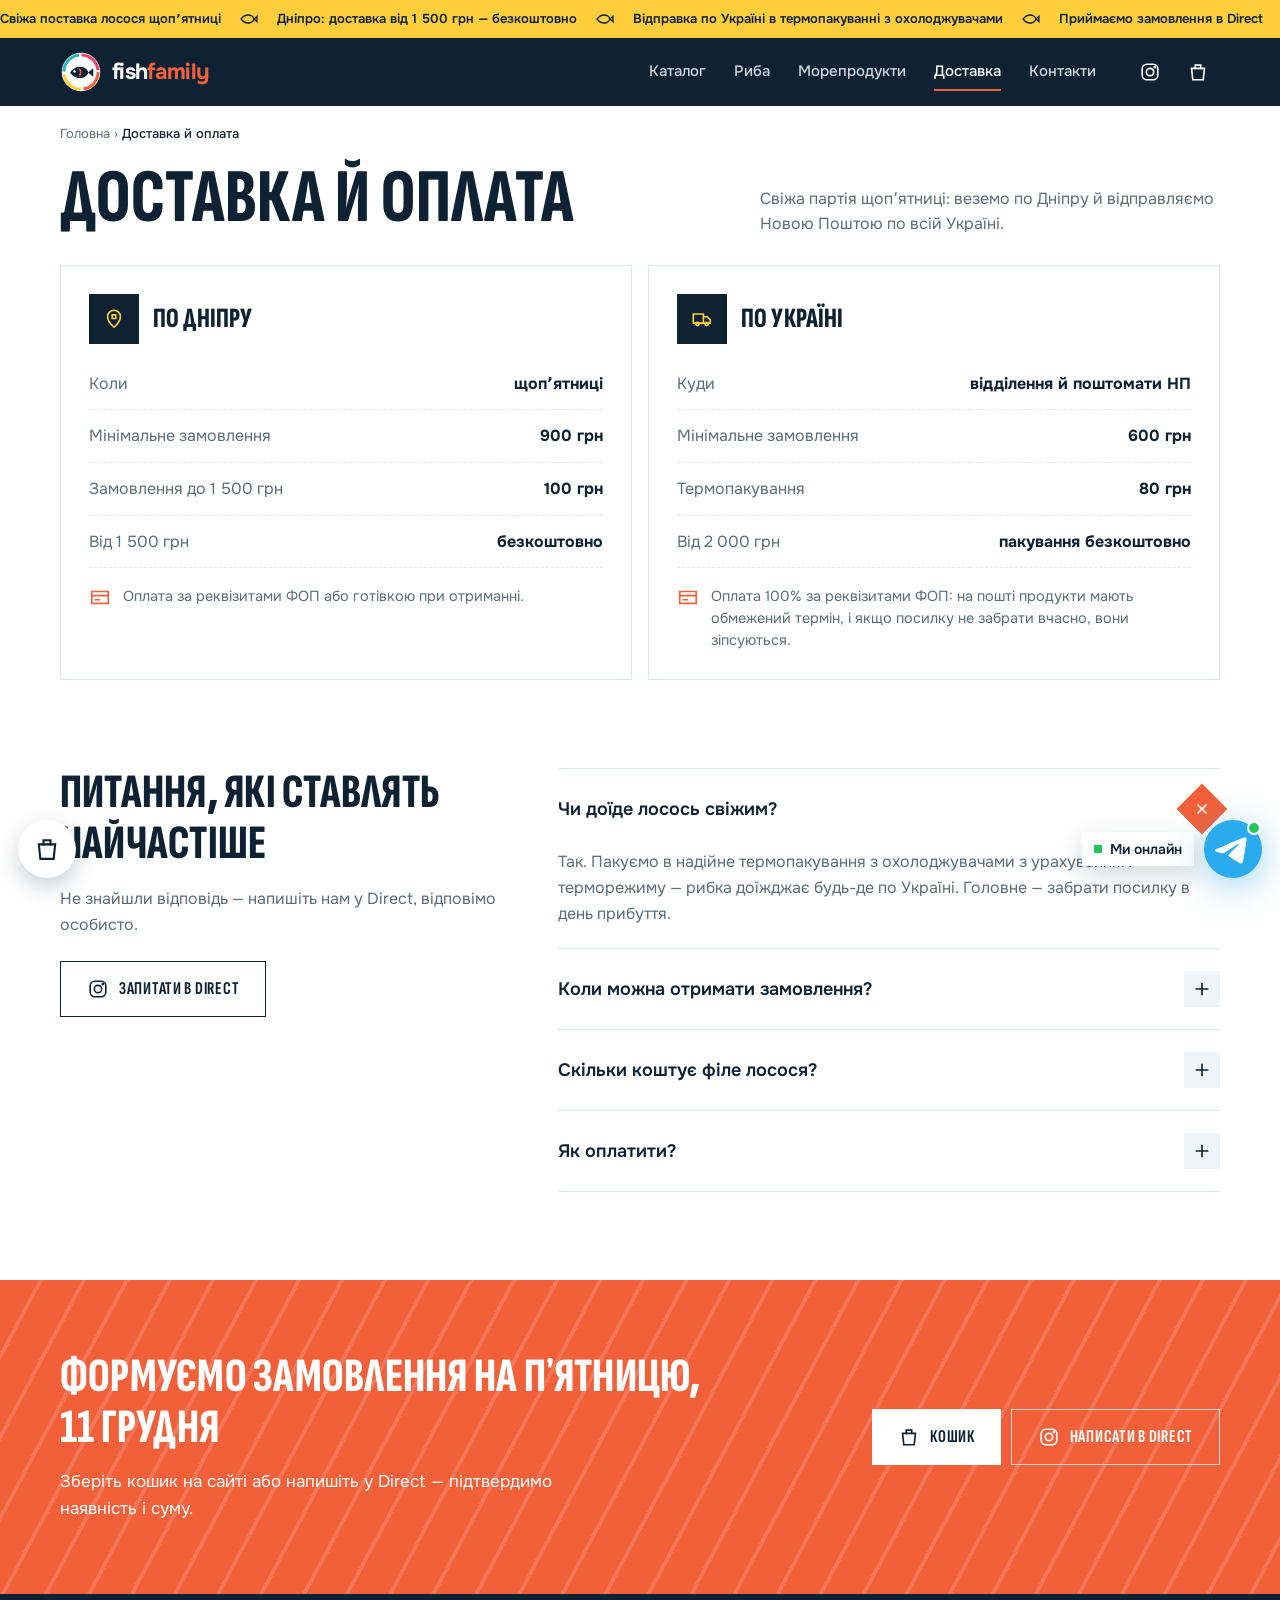
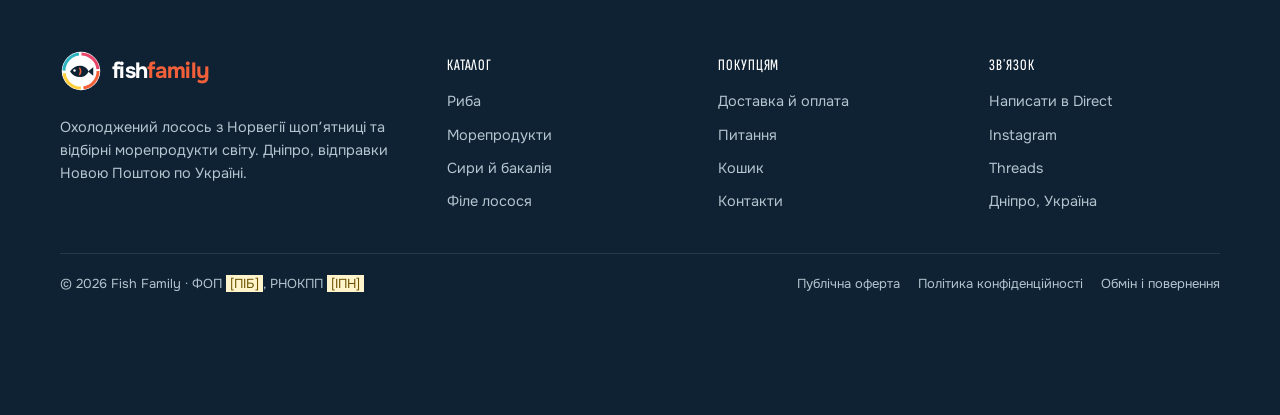
==== commit 7035c150: "Фіксовані ціни з вибором ваги, галерея з мініатюрами на телефоні - у товарів варіанти ваги / фасуван" ====
--- a/dostavka.html
+++ b/dostavka.html
@@ -113,8 +113,8 @@
         <p>Свіжа партія приходить щопʼятниці. Замовлення формуємо заздалегідь — напишіть нам, і ми додамо вас до найближчої поставки.</p>
       </details>
       <details>
-        <summary>Чому ціна лосося вказана за кілограм?<span class="pm"><svg class="i"><use href="#i-plus"/></svg></span></summary>
-        <p>Філе продається цілим, а вага кожного трохи різна — від 1,5 до 2 кг. Ціна тижня оновлюється з кожною поставкою, остаточну суму називаємо після зважування.</p>
+        <summary>Скільки коштує філе лосося?<span class="pm"><svg class="i"><use href="#i-plus"/></svg></span></summary>
+        <p>Філе продається цілим у двох категоріях ваги: 1,5–1,7 кг і 1,7–2 кг. У кожної категорії фіксована ціна тижня, тож сума в кошику остаточна. Ціни оновлюємо разом із поставкою.</p>
       </details>
       <details>
         <summary>Як оплатити?<span class="pm"><svg class="i"><use href="#i-plus"/></svg></span></summary>
@@ -174,8 +174,8 @@
       </div>
     </div>
     <div class="foot__bottom">
-      <span>© 2026 Fish Family</span>
-      <span>Ціни на сайті — ціни тижня. Остаточну суму підтвердимо в Direct.</span>
+      <span>© 2026 Fish Family · ФОП <em class="stub">[ПІБ]</em>, РНОКПП <em class="stub">[ІПН]</em></span>
+      <nav class="foot__legal" aria-label="Документи"><a href="oferta.html">Публічна оферта</a><a href="polityka.html">Політика конфіденційності</a><a href="povernennia.html">Обмін і повернення</a></nav>
     </div>
   </div>
 </footer>
--- a/style.css
+++ b/style.css
@@ -303,6 +303,10 @@
 .price__unit { font-weight: 600; font-size: 18px; color: var(--ink); }
 .price__tag { align-self: center; background: var(--salmon-l); color: var(--salmon-d); font-size: 13px; font-weight: 600; padding: 6px 10px; }
 .lead { margin: 16px 0 22px; font-size: 16.5px; }
+.variants { margin: 18px 0 0; }
+.variants .pill { min-width: 110px; }
+a.add { text-decoration: none; }
+.card__price small:first-child { margin-right: 2px; }
 .specs { display: grid; grid-template-columns: auto 1fr; margin: 0 0 24px; border-top: 1px solid var(--line); }
 .specs dt, .specs dd { margin: 0; padding: 11px 0; border-bottom: 1px solid var(--line); font-size: 15px; }
 .specs dt { color: var(--muted); padding-right: 24px; }
@@ -552,6 +556,92 @@
 .ac__item:hover, .ac__item.on { background: var(--ice); }
 .ac__msg { padding: 12px 14px; font-size: 14px; color: var(--muted); }
 
+/* ---------- оформлення: кроки ---------- */
+.cogrid { display: grid; grid-template-columns: minmax(0, 1fr) 380px; gap: 28px; align-items: start; }
+.comain { display: grid; gap: 14px; }
+.costep { padding: 24px; border: 1px solid var(--line); background: #fff; }
+.costep > h2, .costep__head h2 { display: flex; align-items: center; gap: 12px; margin: 0 0 16px; font-size: 28px; }
+.costep > h2 span { width: 34px; height: 34px; flex: none; display: grid; place-items: center; background: var(--salmon); color: #fff; font-size: 19px; }
+.costep__head { display: flex; justify-content: space-between; align-items: center; gap: 12px; margin-bottom: 6px; }
+.costep__head h2 { margin: 0; }
+.costep .citems { border-top: 0; }
+.costep .citem:last-child { border-bottom: 0; }
+.costep .opts + .fields { margin-top: 6px; }
+.opts { display: grid; gap: 8px; }
+.opt { display: flex; align-items: center; gap: 14px; padding: 14px 16px; border: 1.5px solid var(--line); background: #fff; cursor: pointer; transition: border-color .2s, background .2s; }
+.opt:hover { border-color: var(--ink); }
+.opt input { appearance: none; -webkit-appearance: none; flex: none; width: 20px; height: 20px; margin: 0; border: 2px solid #B9C7CF; background: #fff; transition: border-color .15s, background .15s; }
+.opt input:checked { border-color: var(--ink); background: var(--salmon); box-shadow: inset 0 0 0 3px #fff; }
+.opt input:focus-visible { outline: 2px solid var(--ink); outline-offset: 2px; }
+.opt:has(input:checked) { border-color: var(--ink); background: var(--ice); }
+.opt__txt { flex: 1; min-width: 0; line-height: 1.35; }
+.opt__txt b { display: block; font-weight: 600; color: var(--ink); }
+.opt__txt small { display: block; margin-top: 2px; font-size: 13px; color: var(--muted); }
+.opt__price { flex: none; font-style: normal; font-weight: 700; font-size: 14.5px; color: var(--ink); white-space: nowrap; }
+.coside { position: sticky; top: 92px; padding: 22px; border: 1px solid var(--line); background: #fff; }
+.coside .h3 { margin-top: 0; }
+
+/* ---------- оформлення: помилки, отримувач, панель ---------- */
+.req { font-style: normal; color: var(--salmon-d); }
+.field__msg { font-size: 12.5px; line-height: 1.35; color: var(--salmon-d); }
+.field.err textarea { border-color: var(--salmon); background: var(--salmon-l); }
+.field__hint { margin: 10px 0 0; font-size: 13px; line-height: 1.45; color: var(--muted); }
+.check { display: flex; align-items: center; gap: 10px; margin-top: 16px; cursor: pointer; font-weight: 500; color: var(--ink); }
+.check input {
+  appearance: none; -webkit-appearance: none; flex: none; width: 20px; height: 20px; margin: 0;
+  border: 2px solid #B9C7CF; background: #fff; transition: border-color .15s, background-color .15s;
+}
+.check input:checked {
+  border-color: var(--ink);
+  background: var(--ink) url("data:image/svg+xml,%3Csvg xmlns='http://www.w3.org/2000/svg' viewBox='0 0 24 24' fill='none' stroke='white' stroke-width='3.2'%3E%3Cpath d='M5 12.5l4.5 4.5L19 7.5'/%3E%3C/svg%3E") center / 14px no-repeat;
+}
+.check input:focus-visible { outline: 2px solid var(--ink); outline-offset: 2px; }
+#otherFields { margin-top: 4px; }
+.cart__hint a { color: var(--ink); }
+.cart__hint--food { margin-top: 6px; }
+.cobar {
+  position: fixed; z-index: 50; left: 0; right: 0; bottom: 0;
+  display: flex; align-items: center; gap: 12px;
+  padding: 10px 16px calc(10px + env(safe-area-inset-bottom));
+  background: #fff; box-shadow: 0 -10px 30px rgba(14,34,51,.14);
+}
+.cobar__sum { flex: 1; min-width: 0; line-height: 1.2; }
+.cobar__sum small { display: block; font-size: 12.5px; color: var(--muted); }
+.cobar__sum b { font: 800 24px/1.1 var(--head); color: var(--ink); white-space: nowrap; }
+.cobar .btn { height: 50px; padding: 0 22px; font-size: 17px; }
+body.cobar-on .tg { bottom: 84px; }
+body.cobar-on .toast { bottom: 90px; }
+
+/* ---------- контакти: хто отримує, телефон з прапорцем ---------- */
+.seg { display: grid; grid-template-columns: 1fr 1fr; gap: 6px; padding: 6px; background: var(--ice); }
+.seg__btn { min-height: 48px; padding: 8px 12px; font-weight: 600; font-size: 15.5px; line-height: 1.25; color: var(--ink); background: transparent; transition: background .2s, color .2s; }
+.seg__btn:hover { background: #fff; }
+.seg__btn.on { background: var(--ink); color: #fff; }
+.costep__sub { margin: 22px 0 2px; font: 700 20px/1.2 var(--body); text-transform: none; letter-spacing: 0; color: var(--ink); }
+.tel { display: flex; }
+.field .tel__cc {
+  flex: none; display: flex; align-items: center; gap: 8px; padding: 0 12px;
+  border: 1.5px solid var(--line); border-right: 0; background: var(--ice);
+  font-size: 16px; font-weight: 500; color: var(--ink);
+}
+.tel input { min-width: 0; }
+.field.err .tel__cc { border-color: var(--salmon); }
+.flag { flex: none; width: 22px; height: 15px; background: linear-gradient(#0057B7 50%, #FFD700 50%); }
+.costep > .check { margin-top: 18px; }
+
+/* ---------- юридичні сторінки ---------- */
+.legal { max-width: 820px; padding-bottom: 88px; }
+.legal h2 { font-size: 26px; margin: 34px 0 10px; }
+.legal p, .legal li { line-height: 1.7; }
+.legal p { margin: 0 0 10px; }
+.legal ul { margin: 0 0 10px; padding-left: 20px; }
+.legal li { margin-bottom: 6px; }
+.legal a { color: var(--salmon-d); }
+.stub { font-style: normal; white-space: nowrap; padding: 0 4px; background: #FFF4CC; color: #6B5300; }
+.foot__legal { display: flex; flex-wrap: wrap; gap: 6px 18px; }
+.foot__legal a { text-decoration: none; }
+.foot__legal a:hover { color: var(--sun); }
+
 /* ---------- адаптив ---------- */
 @media (max-width: 960px) {
   .hdr__nav { display: none; }
@@ -564,7 +654,8 @@
   .prod { grid-template-columns: 1fr; gap: 28px; padding-bottom: 64px; }
   .gal { position: static; }
   .quality, .recipe, .deliv, .faqwrap, .cartgrid { grid-template-columns: 1fr; gap: 28px; }
-  .faqwrap__head, .cartside { position: static; }
+  .faqwrap__head, .cartside, .coside { position: static; }
+  .cogrid { grid-template-columns: 1fr; gap: 14px; }
   .ideas { grid-template-columns: repeat(2, 1fr); }
   .perks4 { grid-template-columns: repeat(2, 1fr); }
   .contacts { grid-template-columns: 1fr 1fr; }
@@ -623,8 +714,8 @@
   .chip { flex: none; }
 
   .gal { margin-inline: -16px; }
-  .gal__thumbs { display: none; }
-  .gal__dots { display: flex; }
+  .gal__thumbs { gap: 8px; margin-top: 8px; padding-inline: 16px; }
+  .gal__dots { display: none; }
   .price__num { font-size: 50px; }
   .specs dt, .specs dd { font-size: 14.5px; }
   .buy { padding: 16px; }
@@ -662,6 +753,12 @@
   .citem > .step { justify-self: start; }
   .fields { grid-template-columns: 1fr; }
   .cartside { padding: 16px; }
+  .costep, .coside { padding: 16px; }
+  .costep > h2, .costep__head h2 { font-size: 23px; }
+  .costep > h2 span { width: 30px; height: 30px; font-size: 17px; }
+  .opt { padding: 12px; gap: 12px; }
+  .seg__btn { font-size: 14px; padding: 6px 8px; }
+  .costep__sub { font-size: 18px; margin-top: 18px; }
 
   .cta__in { padding-block: 52px; }
   .cta__btns, .cta__btns .btn { width: 100%; }
